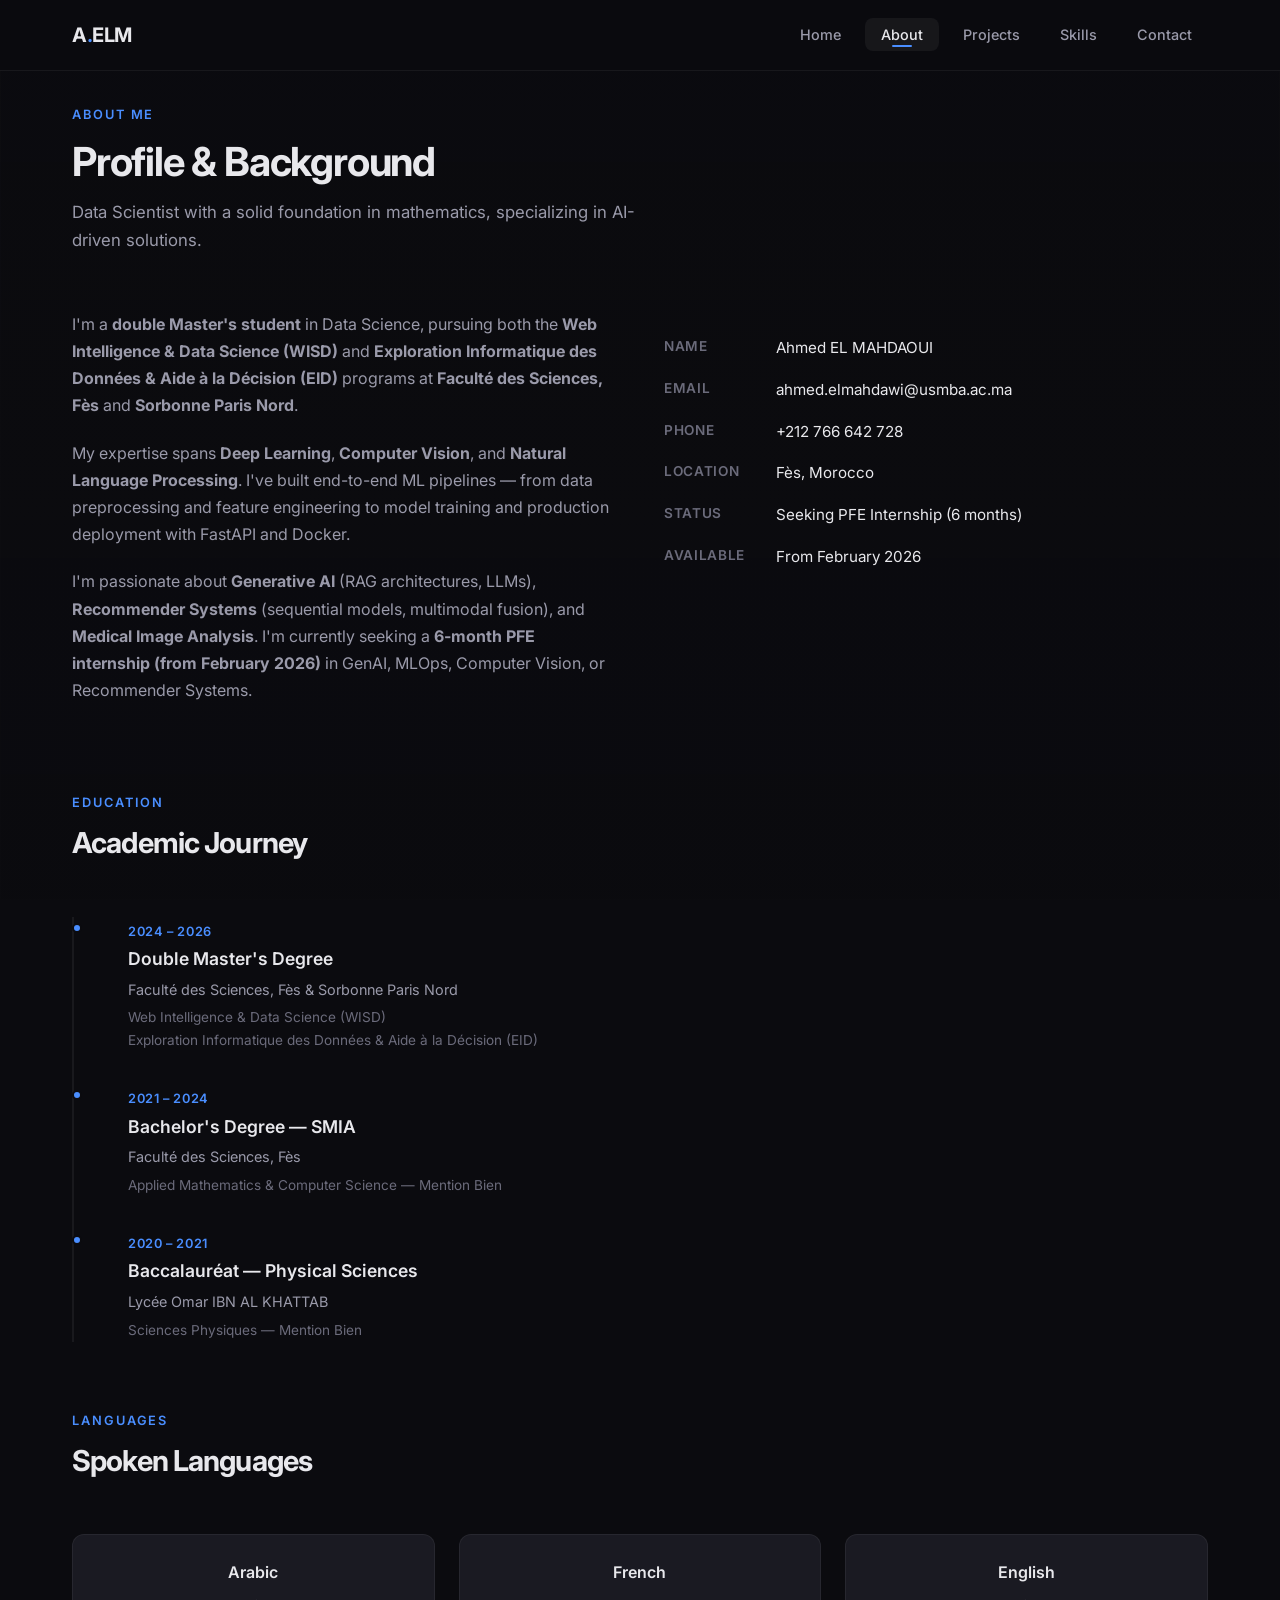
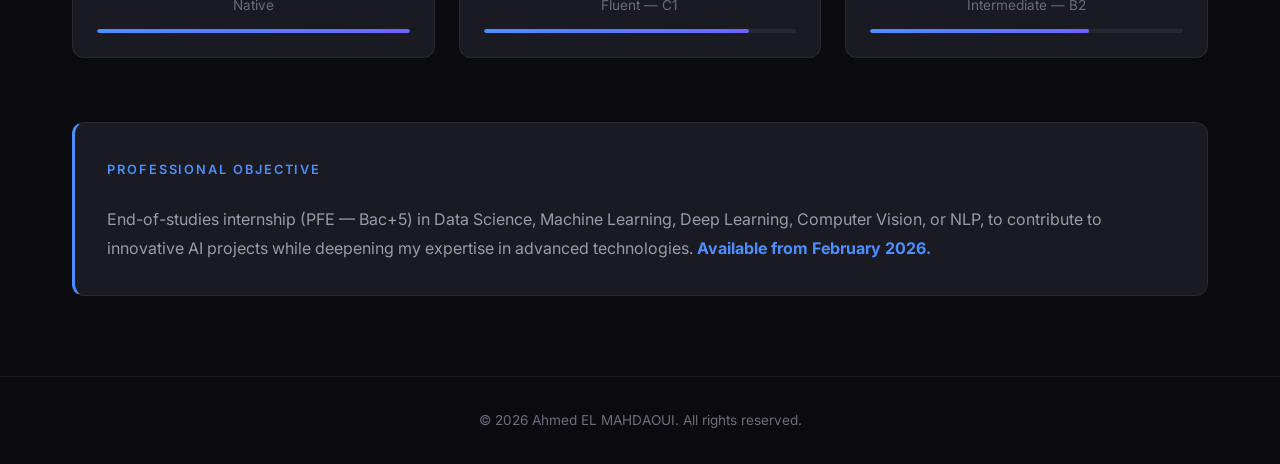
==== about.html @ d39cfeea "update portfolio" ====
<!DOCTYPE html>
<html lang="en">
<head>
  <meta charset="UTF-8">
  <meta name="viewport" content="width=device-width, initial-scale=1.0">
  <title>About | Ahmed EL MAHDAOUI</title>
  <meta name="description" content="About Ahmed EL MAHDAOUI - Education, background, and professional profile.">
  <link href="https://fonts.googleapis.com/css2?family=Inter:wght@300;400;500;600;700;800&display=swap" rel="stylesheet">
  <link rel="stylesheet" href="css/style.css">
</head>
<body>

  <!-- Background -->
  <div class="bg-wrapper">
    <img src="bg.png" alt="">
  </div>
  <div class="bg-overlay"></div>

  <!-- Navigation -->
  <nav class="navbar">
    <div class="nav-container">
      <a href="index.html" class="nav-logo">A<span>.</span>ELM</a>
      <ul class="nav-links">
        <li><a href="index.html">Home</a></li>
        <li><a href="about.html">About</a></li>
        <li><a href="projects.html">Projects</a></li>
        <li><a href="skills.html">Skills</a></li>
        <li><a href="contact.html">Contact</a></li>
      </ul>
      <div class="menu-toggle">
        <span></span>
        <span></span>
        <span></span>
      </div>
    </div>
  </nav>

  <!-- About Content -->
  <main class="page-content">
    <div class="container">

      <!-- Header -->
      <div class="section-header reveal">
        <span class="section-label">About Me</span>
        <h1 class="section-title">Profile &amp; Background</h1>
        <p class="section-subtitle">Data Scientist with a solid foundation in mathematics, specializing in AI-driven solutions.</p>
      </div>

      <!-- Profile Section -->
      <div class="about-grid reveal">
        <div class="about-text">
          <p>
            I'm a <strong>double Master's student</strong> in Data Science, pursuing both the 
            <strong>Web Intelligence &amp; Data Science (WISD)</strong> and 
            <strong>Exploration Informatique des Données &amp; Aide à la Décision (EID)</strong> programs 
            at <strong>Faculté des Sciences, Fès</strong> and <strong>Sorbonne Paris Nord</strong>.
          </p>
          <p>
            My expertise spans <strong>Deep Learning</strong>, <strong>Computer Vision</strong>, and 
            <strong>Natural Language Processing</strong>. I've built end-to-end ML pipelines — from data 
            preprocessing and feature engineering to model training and production deployment with FastAPI and Docker.
          </p>
          <p>
            I'm passionate about <strong>Generative AI</strong> (RAG architectures, LLMs), 
            <strong>Recommender Systems</strong> (sequential models, multimodal fusion), and 
            <strong>Medical Image Analysis</strong>. I'm currently seeking a 
            <strong>6-month PFE internship (from February 2026)</strong> in GenAI, MLOps, Computer Vision, 
            or Recommender Systems.
          </p>
        </div>

        <div>
          <div class="about-info-list">
            <div class="about-info-item">
              <span class="label">Name</span>
              <span class="value">Ahmed EL MAHDAOUI</span>
            </div>
            <div class="about-info-item">
              <span class="label">Email</span>
              <span class="value">ahmed.elmahdawi@usmba.ac.ma</span>
            </div>
            <div class="about-info-item">
              <span class="label">Phone</span>
              <span class="value">+212 766 642 728</span>
            </div>
            <div class="about-info-item">
              <span class="label">Location</span>
              <span class="value">Fès, Morocco</span>
            </div>
            <div class="about-info-item">
              <span class="label">Status</span>
              <span class="value">Seeking PFE Internship (6 months)</span>
            </div>
            <div class="about-info-item">
              <span class="label">Available</span>
              <span class="value">From February 2026</span>
            </div>
          </div>
        </div>
      </div>

      <!-- Education -->
      <div class="reveal" style="margin-top: 4rem;">
        <div class="section-header">
          <span class="section-label">Education</span>
          <h2 class="section-title" style="font-size: 1.8rem;">Academic Journey</h2>
        </div>

        <div class="timeline">
          <div class="timeline-item">
            <span class="timeline-date">2024 – 2026</span>
            <h3 class="timeline-title">Double Master's Degree</h3>
            <p class="timeline-subtitle">Faculté des Sciences, Fès &amp; Sorbonne Paris Nord</p>
            <p class="timeline-detail">
              Web Intelligence &amp; Data Science (WISD)<br>
              Exploration Informatique des Données &amp; Aide à la Décision (EID)
            </p>
          </div>

          <div class="timeline-item">
            <span class="timeline-date">2021 – 2024</span>
            <h3 class="timeline-title">Bachelor's Degree — SMIA</h3>
            <p class="timeline-subtitle">Faculté des Sciences, Fès</p>
            <p class="timeline-detail">Applied Mathematics &amp; Computer Science — Mention Bien</p>
          </div>

          <div class="timeline-item">
            <span class="timeline-date">2020 – 2021</span>
            <h3 class="timeline-title">Baccalauréat — Physical Sciences</h3>
            <p class="timeline-subtitle">Lycée Omar IBN AL KHATTAB</p>
            <p class="timeline-detail">Sciences Physiques — Mention Bien</p>
          </div>
        </div>
      </div>

      <!-- Languages -->
      <div class="reveal" style="margin-top: 4rem;">
        <div class="section-header">
          <span class="section-label">Languages</span>
          <h2 class="section-title" style="font-size: 1.8rem;">Spoken Languages</h2>
        </div>

        <div class="languages-grid">
          <div class="lang-card card">
            <div class="lang-name">Arabic</div>
            <div class="lang-level">Native</div>
            <div class="lang-bar"><div class="lang-bar-fill" data-width="100%"></div></div>
          </div>
          <div class="lang-card card">
            <div class="lang-name">French</div>
            <div class="lang-level">Fluent — C1</div>
            <div class="lang-bar"><div class="lang-bar-fill" data-width="85%"></div></div>
          </div>
          <div class="lang-card card">
            <div class="lang-name">English</div>
            <div class="lang-level">Intermediate — B2</div>
            <div class="lang-bar"><div class="lang-bar-fill" data-width="70%"></div></div>
          </div>
        </div>
      </div>

      <!-- Professional Objective -->
      <div class="reveal" style="margin-top: 4rem;">
        <div class="card" style="border-left: 3px solid var(--accent);">
          <span class="section-label">Professional Objective</span>
          <p style="color: var(--text-secondary); margin-top: 0.75rem; font-size: 1rem; line-height: 1.8;">
            End-of-studies internship (PFE — Bac+5) in Data Science, Machine Learning, Deep Learning, 
            Computer Vision, or NLP, to contribute to innovative AI projects while deepening my expertise 
            in advanced technologies. <strong style="color: var(--accent);">Available from February 2026.</strong>
          </p>
        </div>
      </div>

    </div>
  </main>

  <!-- Footer -->
  <footer class="footer">
    <div class="container">
      <p>&copy; 2026 Ahmed EL MAHDAOUI. All rights reserved.</p>
    </div>
  </footer>

  <script src="js/main.js"></script>
</body>
</html>
---- css/style.css ----
/* ===================================
   Ahmed EL MAHDAOUI - Portfolio
   Professional Data Scientist Theme
   =================================== */

/* --- Reset & Variables --- */
*,
*::before,
*::after {
  margin: 0;
  padding: 0;
  box-sizing: border-box;
}

:root {
  --bg-primary: #0b0b0f;
  --bg-secondary: #131318;
  --bg-card: #1a1a22;
  --bg-card-hover: #22222c;
  --border-color: rgba(255, 255, 255, 0.06);
  --border-hover: rgba(255, 255, 255, 0.12);
  --text-primary: #e8e8ec;
  --text-secondary: #9a9aaa;
  --text-muted: #6b6b7b;
  --accent: #4a8eff;
  --accent-dim: rgba(74, 142, 255, 0.12);
  --accent-glow: rgba(74, 142, 255, 0.25);
  --gradient-accent: linear-gradient(135deg, #4a8eff, #6c63ff);
  --shadow-sm: 0 2px 8px rgba(0, 0, 0, 0.3);
  --shadow-md: 0 4px 20px rgba(0, 0, 0, 0.4);
  --shadow-lg: 0 8px 40px rgba(0, 0, 0, 0.5);
  --radius-sm: 8px;
  --radius-md: 12px;
  --radius-lg: 20px;
  --transition: 0.3s ease;
  --font: 'Inter', 'Segoe UI', system-ui, -apple-system, sans-serif;
}

html {
  scroll-behavior: smooth;
  scroll-padding-top: 80px;
}

body {
  font-family: var(--font);
  background: var(--bg-primary);
  color: var(--text-primary);
  line-height: 1.7;
  overflow-x: hidden;
  min-height: 100vh;
}

a {
  color: var(--accent);
  text-decoration: none;
  transition: color var(--transition);
}

a:hover {
  color: #6ca4ff;
}

img {
  max-width: 100%;
  display: block;
}

ul {
  list-style: none;
}

/* --- Background --- */
.bg-wrapper {
  position: fixed;
  top: 0;
  left: 0;
  width: 100%;
  height: 100%;
  z-index: -2;
  background: var(--bg-primary);
}

.bg-wrapper img {
  width: 100%;
  height: 100%;
  object-fit: cover;
  opacity: 0.06;
}

.bg-overlay {
  position: fixed;
  top: 0;
  left: 0;
  width: 100%;
  height: 100%;
  z-index: -1;
  background: linear-gradient(180deg, rgba(11, 11, 15, 0.85) 0%, rgba(11, 11, 15, 0.95) 100%);
}

/* --- Navigation --- */
.navbar {
  position: fixed;
  top: 0;
  width: 100%;
  z-index: 1000;
  background: rgba(11, 11, 15, 0.85);
  backdrop-filter: blur(20px);
  -webkit-backdrop-filter: blur(20px);
  border-bottom: 1px solid var(--border-color);
  transition: background var(--transition), box-shadow var(--transition);
}

.navbar.scrolled {
  background: rgba(11, 11, 15, 0.95);
  box-shadow: var(--shadow-sm);
}

.nav-container {
  max-width: 1200px;
  margin: 0 auto;
  padding: 0 2rem;
  display: flex;
  align-items: center;
  justify-content: space-between;
  height: 70px;
}

.nav-logo {
  font-size: 1.25rem;
  font-weight: 700;
  color: var(--text-primary);
  letter-spacing: -0.02em;
}

.nav-logo span {
  color: var(--accent);
}

.nav-links {
  display: flex;
  align-items: center;
  gap: 0.5rem;
}

.nav-links a {
  color: var(--text-secondary);
  font-size: 0.9rem;
  font-weight: 500;
  padding: 0.5rem 1rem;
  border-radius: var(--radius-sm);
  transition: all var(--transition);
  position: relative;
}

.nav-links a:hover,
.nav-links a.active {
  color: var(--text-primary);
  background: rgba(255, 255, 255, 0.05);
}

.nav-links a.active::after {
  content: '';
  position: absolute;
  bottom: 4px;
  left: 50%;
  transform: translateX(-50%);
  width: 20px;
  height: 2px;
  background: var(--accent);
  border-radius: 2px;
}

/* Mobile Menu */
.menu-toggle {
  display: none;
  flex-direction: column;
  gap: 5px;
  cursor: pointer;
  padding: 5px;
  z-index: 1001;
}

.menu-toggle span {
  display: block;
  width: 24px;
  height: 2px;
  background: var(--text-primary);
  border-radius: 2px;
  transition: all var(--transition);
}

.menu-toggle.active span:nth-child(1) {
  transform: rotate(45deg) translate(5px, 5px);
}

.menu-toggle.active span:nth-child(2) {
  opacity: 0;
}

.menu-toggle.active span:nth-child(3) {
  transform: rotate(-45deg) translate(5px, -5px);
}

/* --- Layout --- */
.container {
  max-width: 1200px;
  margin: 0 auto;
  padding: 0 2rem;
}

.page-content {
  padding-top: 100px;
  padding-bottom: 80px;
  min-height: 100vh;
}

/* --- Section Headers --- */
.section-header {
  margin-bottom: 3.5rem;
}

.section-label {
  display: inline-block;
  font-size: 0.8rem;
  font-weight: 600;
  text-transform: uppercase;
  letter-spacing: 0.15em;
  color: var(--accent);
  margin-bottom: 0.75rem;
}

.section-title {
  font-size: 2.5rem;
  font-weight: 700;
  letter-spacing: -0.03em;
  color: var(--text-primary);
  line-height: 1.2;
}

.section-subtitle {
  font-size: 1.05rem;
  color: var(--text-secondary);
  margin-top: 0.75rem;
  max-width: 600px;
}

/* --- Hero Section --- */
.hero {
  min-height: 100vh;
  display: flex;
  align-items: center;
  position: relative;
}

.hero-grid {
  display: grid;
  grid-template-columns: 1fr 0.85fr;
  gap: 4rem;
  align-items: center;
}

.hero-text {
  max-width: 600px;
}

.hero-greeting {
  font-size: 1rem;
  color: var(--accent);
  font-weight: 500;
  margin-bottom: 0.75rem;
  opacity: 0;
  animation: fadeUp 0.6s ease forwards;
}

.hero-name {
  font-size: clamp(2.5rem, 5vw, 3.8rem);
  font-weight: 800;
  letter-spacing: -0.04em;
  line-height: 1.1;
  color: var(--text-primary);
  margin-bottom: 0.75rem;
  opacity: 0;
  animation: fadeUp 0.6s ease 0.1s forwards;
}

.hero-title {
  font-size: clamp(1.1rem, 2vw, 1.4rem);
  color: var(--text-secondary);
  font-weight: 400;
  margin-bottom: 1.5rem;
  opacity: 0;
  animation: fadeUp 0.6s ease 0.2s forwards;
}

.hero-desc {
  font-size: 1rem;
  color: var(--text-muted);
  line-height: 1.8;
  margin-bottom: 2.5rem;
  opacity: 0;
  animation: fadeUp 0.6s ease 0.3s forwards;
}

.hero-buttons {
  display: flex;
  gap: 1rem;
  flex-wrap: wrap;
  opacity: 0;
  animation: fadeUp 0.6s ease 0.4s forwards;
}

.hero-profile {
  display: flex;
  justify-content: center;
  opacity: 0;
  animation: fadeUp 0.8s ease 0.3s forwards;
}

.profile-img-wrapper {
  position: relative;
  width: 340px;
  height: 340px;
}

.profile-img-wrapper::before {
  content: '';
  position: absolute;
  inset: -4px;
  border-radius: 50%;
  background: var(--gradient-accent);
  opacity: 0.4;
  animation: pulseGlow 4s ease-in-out infinite;
}

.profile-img-wrapper img {
  width: 100%;
  height: 100%;
  object-fit: cover;
  border-radius: 50%;
  border: 3px solid var(--bg-secondary);
  position: relative;
  z-index: 1;
}

@keyframes pulseGlow {
  0%, 100% { opacity: 0.3; transform: scale(1); }
  50% { opacity: 0.5; transform: scale(1.02); }
}

/* --- Buttons --- */
.btn {
  display: inline-flex;
  align-items: center;
  gap: 0.5rem;
  padding: 0.85rem 2rem;
  font-size: 0.9rem;
  font-weight: 600;
  border: none;
  border-radius: var(--radius-sm);
  cursor: pointer;
  transition: all var(--transition);
  font-family: var(--font);
  text-decoration: none;
}

.btn-primary {
  background: var(--gradient-accent);
  color: #fff;
  box-shadow: 0 4px 15px var(--accent-glow);
}

.btn-primary:hover {
  transform: translateY(-2px);
  box-shadow: 0 6px 25px var(--accent-glow);
  color: #fff;
}

.btn-outline {
  background: transparent;
  color: var(--text-primary);
  border: 1px solid var(--border-hover);
}

.btn-outline:hover {
  background: rgba(255, 255, 255, 0.05);
  border-color: var(--accent);
  color: var(--text-primary);
  transform: translateY(-2px);
}

.btn-sm {
  padding: 0.6rem 1.25rem;
  font-size: 0.85rem;
}

/* --- Cards --- */
.card {
  background: var(--bg-card);
  border: 1px solid var(--border-color);
  border-radius: var(--radius-md);
  padding: 2rem;
  transition: all var(--transition);
}

.card:hover {
  border-color: var(--border-hover);
  background: var(--bg-card-hover);
  transform: translateY(-3px);
  box-shadow: var(--shadow-md);
}

/* --- Stats Row --- */
.stats-row {
  display: grid;
  grid-template-columns: repeat(auto-fit, minmax(160px, 1fr));
  gap: 1.5rem;
  margin-top: 3rem;
}

.stat-item {
  text-align: center;
  padding: 1.5rem 1rem;
  background: var(--bg-card);
  border: 1px solid var(--border-color);
  border-radius: var(--radius-md);
}

.stat-number {
  font-size: 2rem;
  font-weight: 700;
  color: var(--accent);
  line-height: 1;
}

.stat-label {
  font-size: 0.85rem;
  color: var(--text-muted);
  margin-top: 0.5rem;
}

/* --- About Page --- */
.about-grid {
  display: grid;
  grid-template-columns: 1fr 1fr;
  gap: 3rem;
  margin-bottom: 4rem;
}

.about-text p {
  color: var(--text-secondary);
  margin-bottom: 1.25rem;
  font-size: 1rem;
}

.about-info-list {
  display: grid;
  gap: 1rem;
  margin-top: 1.5rem;
}

.about-info-item {
  display: flex;
  gap: 0.75rem;
  align-items: flex-start;
}

.about-info-item .label {
  font-size: 0.85rem;
  color: var(--text-muted);
  min-width: 100px;
  text-transform: uppercase;
  letter-spacing: 0.05em;
  font-weight: 600;
}

.about-info-item .value {
  font-size: 0.95rem;
  color: var(--text-primary);
}

/* Timeline */
.timeline {
  position: relative;
  padding-left: 2rem;
  margin-top: 2rem;
}

.timeline::before {
  content: '';
  position: absolute;
  left: 0;
  top: 0;
  bottom: 0;
  width: 2px;
  background: var(--border-color);
}

.timeline-item {
  position: relative;
  padding-bottom: 2rem;
  padding-left: 1.5rem;
}

.timeline-item:last-child {
  padding-bottom: 0;
}

.timeline-item::before {
  content: '';
  position: absolute;
  left: -2rem;
  top: 6px;
  width: 10px;
  height: 10px;
  border-radius: 50%;
  background: var(--accent);
  border: 2px solid var(--bg-primary);
  z-index: 1;
}

.timeline-date {
  font-size: 0.8rem;
  color: var(--accent);
  font-weight: 600;
  text-transform: uppercase;
  letter-spacing: 0.05em;
  margin-bottom: 0.25rem;
}

.timeline-title {
  font-size: 1.1rem;
  font-weight: 600;
  color: var(--text-primary);
  margin-bottom: 0.25rem;
}

.timeline-subtitle {
  font-size: 0.9rem;
  color: var(--text-secondary);
}

.timeline-detail {
  font-size: 0.85rem;
  color: var(--text-muted);
  margin-top: 0.25rem;
}

/* Languages */
.languages-grid {
  display: grid;
  grid-template-columns: repeat(3, 1fr);
  gap: 1.5rem;
  margin-top: 2rem;
}

.lang-card {
  text-align: center;
  padding: 1.5rem;
}

.lang-name {
  font-size: 1rem;
  font-weight: 600;
  color: var(--text-primary);
  margin-bottom: 0.5rem;
}

.lang-level {
  font-size: 0.85rem;
  color: var(--text-muted);
  margin-bottom: 0.75rem;
}

.lang-bar {
  width: 100%;
  height: 4px;
  background: var(--border-color);
  border-radius: 4px;
  overflow: hidden;
}

.lang-bar-fill {
  height: 100%;
  background: var(--gradient-accent);
  border-radius: 4px;
  transition: width 1s ease;
}

/* --- Projects Page --- */
.projects-grid {
  display: grid;
  grid-template-columns: repeat(auto-fill, minmax(360px, 1fr));
  gap: 2rem;
}

.project-card {
  display: flex;
  flex-direction: column;
}

.project-card .project-header {
  display: flex;
  align-items: flex-start;
  justify-content: space-between;
  margin-bottom: 1rem;
}

.project-icon {
  width: 42px;
  height: 42px;
  border-radius: var(--radius-sm);
  background: var(--accent-dim);
  display: flex;
  align-items: center;
  justify-content: center;
  color: var(--accent);
  font-size: 1.2rem;
  flex-shrink: 0;
}

.project-links {
  display: flex;
  gap: 0.5rem;
}

.project-links a {
  color: var(--text-muted);
  font-size: 0.85rem;
  padding: 0.3rem;
  transition: color var(--transition);
}

.project-links a:hover {
  color: var(--accent);
}

.project-card h3 {
  font-size: 1.15rem;
  font-weight: 600;
  color: var(--text-primary);
  margin-bottom: 0.75rem;
  line-height: 1.3;
}

.project-card p {
  font-size: 0.9rem;
  color: var(--text-secondary);
  margin-bottom: 1rem;
  flex-grow: 1;
}

.project-card ul {
  margin-bottom: 1.25rem;
  padding-left: 0;
}

.project-card ul li {
  font-size: 0.85rem;
  color: var(--text-muted);
  padding: 0.2rem 0;
  padding-left: 1rem;
  position: relative;
}

.project-card ul li::before {
  content: '▸';
  position: absolute;
  left: 0;
  color: var(--accent);
}

.project-tags {
  display: flex;
  flex-wrap: wrap;
  gap: 0.5rem;
  margin-top: auto;
}

.tag {
  font-size: 0.75rem;
  font-weight: 500;
  padding: 0.3rem 0.75rem;
  background: var(--accent-dim);
  color: var(--accent);
  border-radius: 20px;
  letter-spacing: 0.02em;
}

/* --- Skills Page --- */
.skills-section {
  margin-bottom: 3rem;
}

.skills-section h3 {
  font-size: 1.2rem;
  font-weight: 600;
  color: var(--text-primary);
  margin-bottom: 1.5rem;
  padding-bottom: 0.75rem;
  border-bottom: 1px solid var(--border-color);
}

.skills-grid {
  display: grid;
  grid-template-columns: repeat(auto-fill, minmax(280px, 1fr));
  gap: 1.25rem;
}

.skill-card {
  display: flex;
  align-items: flex-start;
  gap: 1rem;
  padding: 1.25rem;
}

.skill-card .skill-icon {
  width: 36px;
  height: 36px;
  border-radius: var(--radius-sm);
  background: var(--accent-dim);
  display: flex;
  align-items: center;
  justify-content: center;
  flex-shrink: 0;
  color: var(--accent);
  font-size: 1rem;
}

.skill-card h4 {
  font-size: 0.95rem;
  font-weight: 600;
  color: var(--text-primary);
  margin-bottom: 0.35rem;
}

.skill-card p {
  font-size: 0.85rem;
  color: var(--text-muted);
  line-height: 1.5;
}

/* Skill bars */
.skill-bar-group {
  margin-bottom: 1.5rem;
}

.skill-bar-label {
  display: flex;
  justify-content: space-between;
  font-size: 0.9rem;
  margin-bottom: 0.5rem;
}

.skill-bar-label span:first-child {
  color: var(--text-primary);
  font-weight: 500;
}

.skill-bar-label span:last-child {
  color: var(--text-muted);
}

.skill-bar {
  width: 100%;
  height: 6px;
  background: var(--border-color);
  border-radius: 6px;
  overflow: hidden;
}

.skill-bar-fill {
  height: 100%;
  background: var(--gradient-accent);
  border-radius: 6px;
  width: 0;
  transition: width 1.2s ease;
}

/* Soft skills */
.soft-skills-grid {
  display: flex;
  flex-wrap: wrap;
  gap: 0.75rem;
}

.soft-skill-tag {
  padding: 0.6rem 1.25rem;
  background: var(--bg-card);
  border: 1px solid var(--border-color);
  border-radius: var(--radius-sm);
  font-size: 0.85rem;
  color: var(--text-secondary);
  transition: all var(--transition);
}

.soft-skill-tag:hover {
  border-color: var(--accent);
  color: var(--accent);
  background: var(--accent-dim);
}

/* --- Contact Page --- */
.contact-grid {
  display: grid;
  grid-template-columns: 1fr 1.2fr;
  gap: 3rem;
}

.contact-info-list {
  display: grid;
  gap: 1.5rem;
  margin-top: 1.5rem;
}

.contact-info-item {
  display: flex;
  gap: 1rem;
  align-items: center;
}

.contact-icon {
  width: 44px;
  height: 44px;
  border-radius: var(--radius-sm);
  background: var(--accent-dim);
  display: flex;
  align-items: center;
  justify-content: center;
  color: var(--accent);
  font-size: 1.1rem;
  flex-shrink: 0;
}

.contact-info-item .contact-label {
  font-size: 0.8rem;
  color: var(--text-muted);
  text-transform: uppercase;
  letter-spacing: 0.05em;
}

.contact-info-item .contact-value {
  font-size: 0.95rem;
  color: var(--text-primary);
  margin-top: 0.15rem;
}

.contact-form {
  background: var(--bg-card);
  border: 1px solid var(--border-color);
  border-radius: var(--radius-md);
  padding: 2.5rem;
}

.form-group {
  margin-bottom: 1.5rem;
}

.form-group label {
  display: block;
  font-size: 0.85rem;
  font-weight: 500;
  color: var(--text-secondary);
  margin-bottom: 0.5rem;
}

.form-group input,
.form-group textarea {
  width: 100%;
  padding: 0.85rem 1rem;
  background: var(--bg-secondary);
  border: 1px solid var(--border-color);
  border-radius: var(--radius-sm);
  color: var(--text-primary);
  font-family: var(--font);
  font-size: 0.95rem;
  transition: border-color var(--transition);
  outline: none;
}

.form-group input:focus,
.form-group textarea:focus {
  border-color: var(--accent);
}

.form-group textarea {
  resize: vertical;
  min-height: 140px;
}

/* Social Links */
.social-links {
  display: flex;
  gap: 1rem;
  margin-top: 2rem;
}

.social-link {
  width: 42px;
  height: 42px;
  border-radius: var(--radius-sm);
  background: var(--bg-card);
  border: 1px solid var(--border-color);
  display: flex;
  align-items: center;
  justify-content: center;
  color: var(--text-secondary);
  font-size: 1.1rem;
  transition: all var(--transition);
}

.social-link:hover {
  background: var(--accent-dim);
  border-color: var(--accent);
  color: var(--accent);
  transform: translateY(-2px);
}

/* --- Footer --- */
.footer {
  padding: 2rem 0;
  border-top: 1px solid var(--border-color);
  text-align: center;
  color: var(--text-muted);
  font-size: 0.85rem;
}

.footer a {
  color: var(--text-secondary);
}

.footer a:hover {
  color: var(--accent);
}

/* --- Animations --- */
@keyframes fadeUp {
  from {
    opacity: 0;
    transform: translateY(25px);
  }
  to {
    opacity: 1;
    transform: translateY(0);
  }
}

.reveal {
  opacity: 0;
  transform: translateY(25px);
  transition: opacity 0.6s ease, transform 0.6s ease;
}

.reveal.visible {
  opacity: 1;
  transform: translateY(0);
}

.reveal-delay-1 { transition-delay: 0.1s; }
.reveal-delay-2 { transition-delay: 0.2s; }
.reveal-delay-3 { transition-delay: 0.3s; }
.reveal-delay-4 { transition-delay: 0.4s; }

/* --- Responsive --- */
@media (max-width: 1024px) {
  .hero-grid {
    grid-template-columns: 1fr;
    text-align: center;
    gap: 3rem;
  }

  .hero-text {
    max-width: 100%;
  }

  .hero-buttons {
    justify-content: center;
  }

  .hero-profile {
    order: -1;
  }

  .profile-img-wrapper {
    width: 260px;
    height: 260px;
  }

  .about-grid {
    grid-template-columns: 1fr;
  }

  .contact-grid {
    grid-template-columns: 1fr;
  }
}

@media (max-width: 768px) {
  .nav-links {
    position: fixed;
    top: 70px;
    left: 0;
    right: 0;
    background: rgba(11, 11, 15, 0.98);
    backdrop-filter: blur(20px);
    flex-direction: column;
    padding: 1.5rem 2rem;
    gap: 0.25rem;
    transform: translateY(-120%);
    transition: transform 0.3s ease;
    border-bottom: 1px solid var(--border-color);
  }

  .nav-links.open {
    transform: translateY(0);
  }

  .nav-links a {
    padding: 0.75rem 1rem;
    width: 100%;
  }

  .menu-toggle {
    display: flex;
  }

  .section-title {
    font-size: 2rem;
  }

  .projects-grid {
    grid-template-columns: 1fr;
  }

  .skills-grid {
    grid-template-columns: 1fr;
  }

  .languages-grid {
    grid-template-columns: 1fr;
  }

  .stats-row {
    grid-template-columns: repeat(2, 1fr);
  }

  .hero-name {
    font-size: 2.2rem;
  }

  .profile-img-wrapper {
    width: 200px;
    height: 200px;
  }
}

@media (max-width: 480px) {
  .container {
    padding: 0 1.25rem;
  }

  .hero-buttons {
    flex-direction: column;
    width: 100%;
  }

  .hero-buttons .btn {
    width: 100%;
    justify-content: center;
  }
}
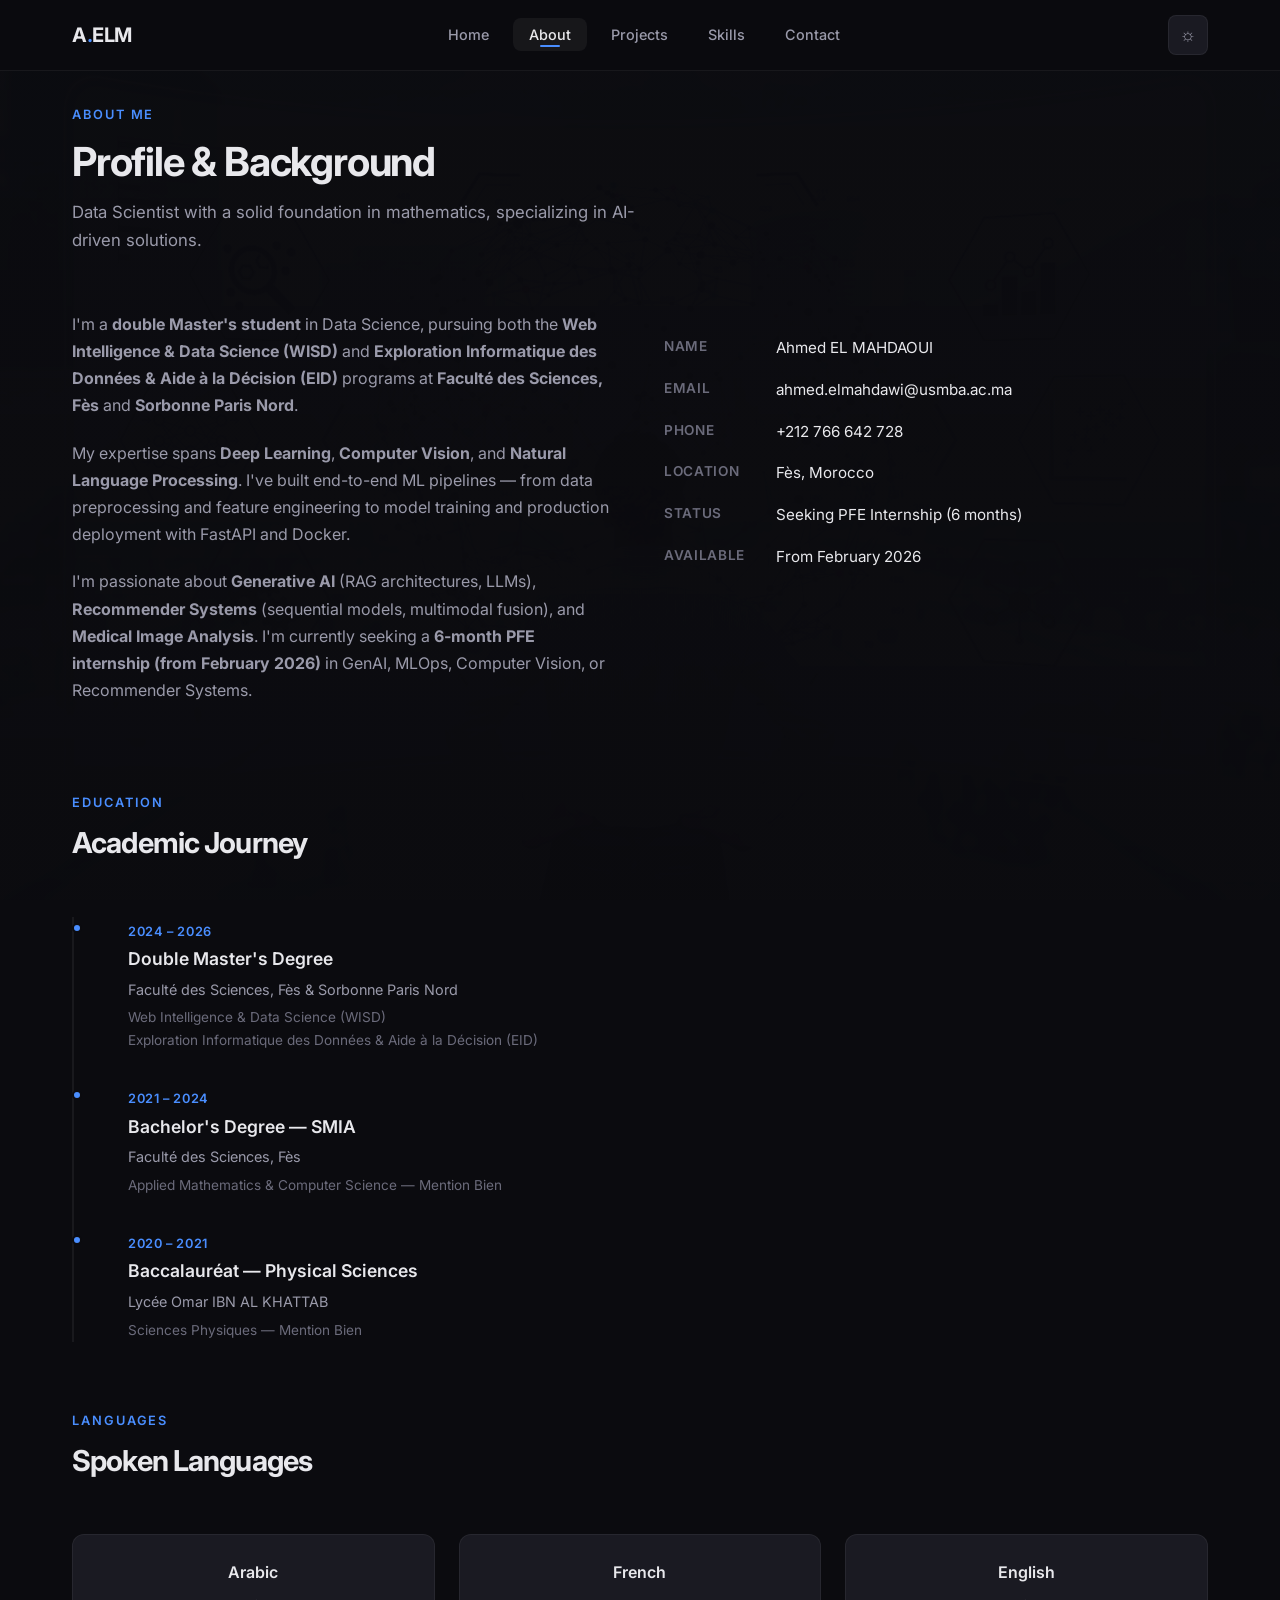
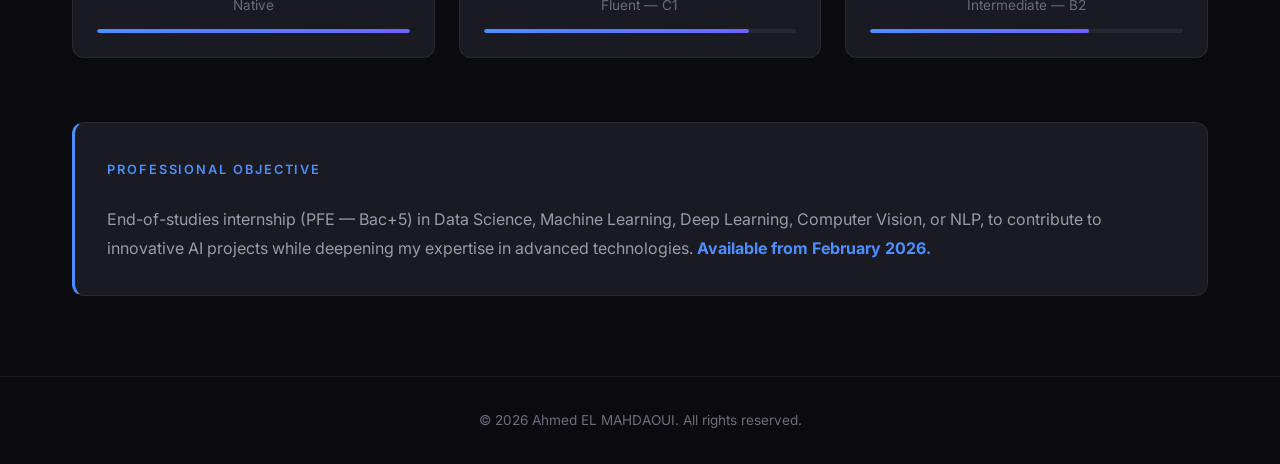
==== commit e0ee596b: "add dark/light theme toggle" ====
--- a/about.html
+++ b/about.html
@@ -27,6 +27,10 @@
         <li><a href="skills.html">Skills</a></li>
         <li><a href="contact.html">Contact</a></li>
       </ul>
+      <button class="theme-toggle" aria-label="Toggle theme">
+        <span class="icon-sun">&#9788;</span>
+        <span class="icon-moon">&#9790;</span>
+      </button>
       <div class="menu-toggle">
         <span></span>
         <span></span>
--- a/css/style.css
+++ b/css/style.css
@@ -34,6 +34,38 @@
   --radius-lg: 20px;
   --transition: 0.3s ease;
   --font: 'Inter', 'Segoe UI', system-ui, -apple-system, sans-serif;
+  --nav-bg: rgba(11, 11, 15, 0.85);
+  --nav-bg-scroll: rgba(11, 11, 15, 0.95);
+  --overlay-from: rgba(11, 11, 15, 0.85);
+  --overlay-to: rgba(11, 11, 15, 0.95);
+  --mobile-menu-bg: rgba(11, 11, 15, 0.98);
+  --hover-bg: rgba(255, 255, 255, 0.05);
+}
+
+/* --- Light Theme --- */
+[data-theme="light"] {
+  --bg-primary: #f5f5f7;
+  --bg-secondary: #eaeaee;
+  --bg-card: #ffffff;
+  --bg-card-hover: #f0f0f4;
+  --border-color: rgba(0, 0, 0, 0.08);
+  --border-hover: rgba(0, 0, 0, 0.15);
+  --text-primary: #1a1a2e;
+  --text-secondary: #4a4a5a;
+  --text-muted: #7a7a8a;
+  --accent: #3b7cdf;
+  --accent-dim: rgba(59, 124, 223, 0.1);
+  --accent-glow: rgba(59, 124, 223, 0.2);
+  --gradient-accent: linear-gradient(135deg, #3b7cdf, #5a54d6);
+  --shadow-sm: 0 2px 8px rgba(0, 0, 0, 0.06);
+  --shadow-md: 0 4px 20px rgba(0, 0, 0, 0.08);
+  --shadow-lg: 0 8px 40px rgba(0, 0, 0, 0.1);
+  --nav-bg: rgba(245, 245, 247, 0.85);
+  --nav-bg-scroll: rgba(245, 245, 247, 0.95);
+  --overlay-from: rgba(245, 245, 247, 0.88);
+  --overlay-to: rgba(245, 245, 247, 0.96);
+  --mobile-menu-bg: rgba(245, 245, 247, 0.98);
+  --hover-bg: rgba(0, 0, 0, 0.04);
 }
 
 html {
@@ -94,7 +126,12 @@
   width: 100%;
   height: 100%;
   z-index: -1;
-  background: linear-gradient(180deg, rgba(11, 11, 15, 0.85) 0%, rgba(11, 11, 15, 0.95) 100%);
+  background: linear-gradient(180deg, var(--overlay-from) 0%, var(--overlay-to) 100%);
+  transition: background 0.4s ease;
+}
+
+[data-theme="light"] .bg-wrapper img {
+  opacity: 0.04;
 }
 
 /* --- Navigation --- */
@@ -103,7 +140,7 @@
   top: 0;
   width: 100%;
   z-index: 1000;
-  background: rgba(11, 11, 15, 0.85);
+  background: var(--nav-bg);
   backdrop-filter: blur(20px);
   -webkit-backdrop-filter: blur(20px);
   border-bottom: 1px solid var(--border-color);
@@ -111,7 +148,7 @@
 }
 
 .navbar.scrolled {
-  background: rgba(11, 11, 15, 0.95);
+  background: var(--nav-bg-scroll);
   box-shadow: var(--shadow-sm);
 }
 
@@ -155,7 +192,53 @@
 .nav-links a:hover,
 .nav-links a.active {
   color: var(--text-primary);
-  background: rgba(255, 255, 255, 0.05);
+  background: var(--hover-bg);
+}
+
+/* Theme Toggle */
+.theme-toggle {
+  width: 40px;
+  height: 40px;
+  border: 1px solid var(--border-color);
+  border-radius: var(--radius-sm);
+  background: var(--bg-card);
+  color: var(--text-secondary);
+  cursor: pointer;
+  display: flex;
+  align-items: center;
+  justify-content: center;
+  font-size: 1.15rem;
+  transition: all var(--transition);
+  flex-shrink: 0;
+  margin-left: 0.75rem;
+  line-height: 1;
+}
+
+.theme-toggle:hover {
+  border-color: var(--accent);
+  color: var(--accent);
+  background: var(--accent-dim);
+}
+
+.theme-toggle .icon-sun,
+.theme-toggle .icon-moon {
+  display: none;
+}
+
+[data-theme="dark"] .theme-toggle .icon-sun {
+  display: block;
+}
+
+[data-theme="dark"] .theme-toggle .icon-moon {
+  display: none;
+}
+
+[data-theme="light"] .theme-toggle .icon-sun {
+  display: none;
+}
+
+[data-theme="light"] .theme-toggle .icon-moon {
+  display: block;
 }
 
 .nav-links a.active::after {
@@ -1000,7 +1083,7 @@
     top: 70px;
     left: 0;
     right: 0;
-    background: rgba(11, 11, 15, 0.98);
+    background: var(--mobile-menu-bg);
     backdrop-filter: blur(20px);
     flex-direction: column;
     padding: 1.5rem 2rem;
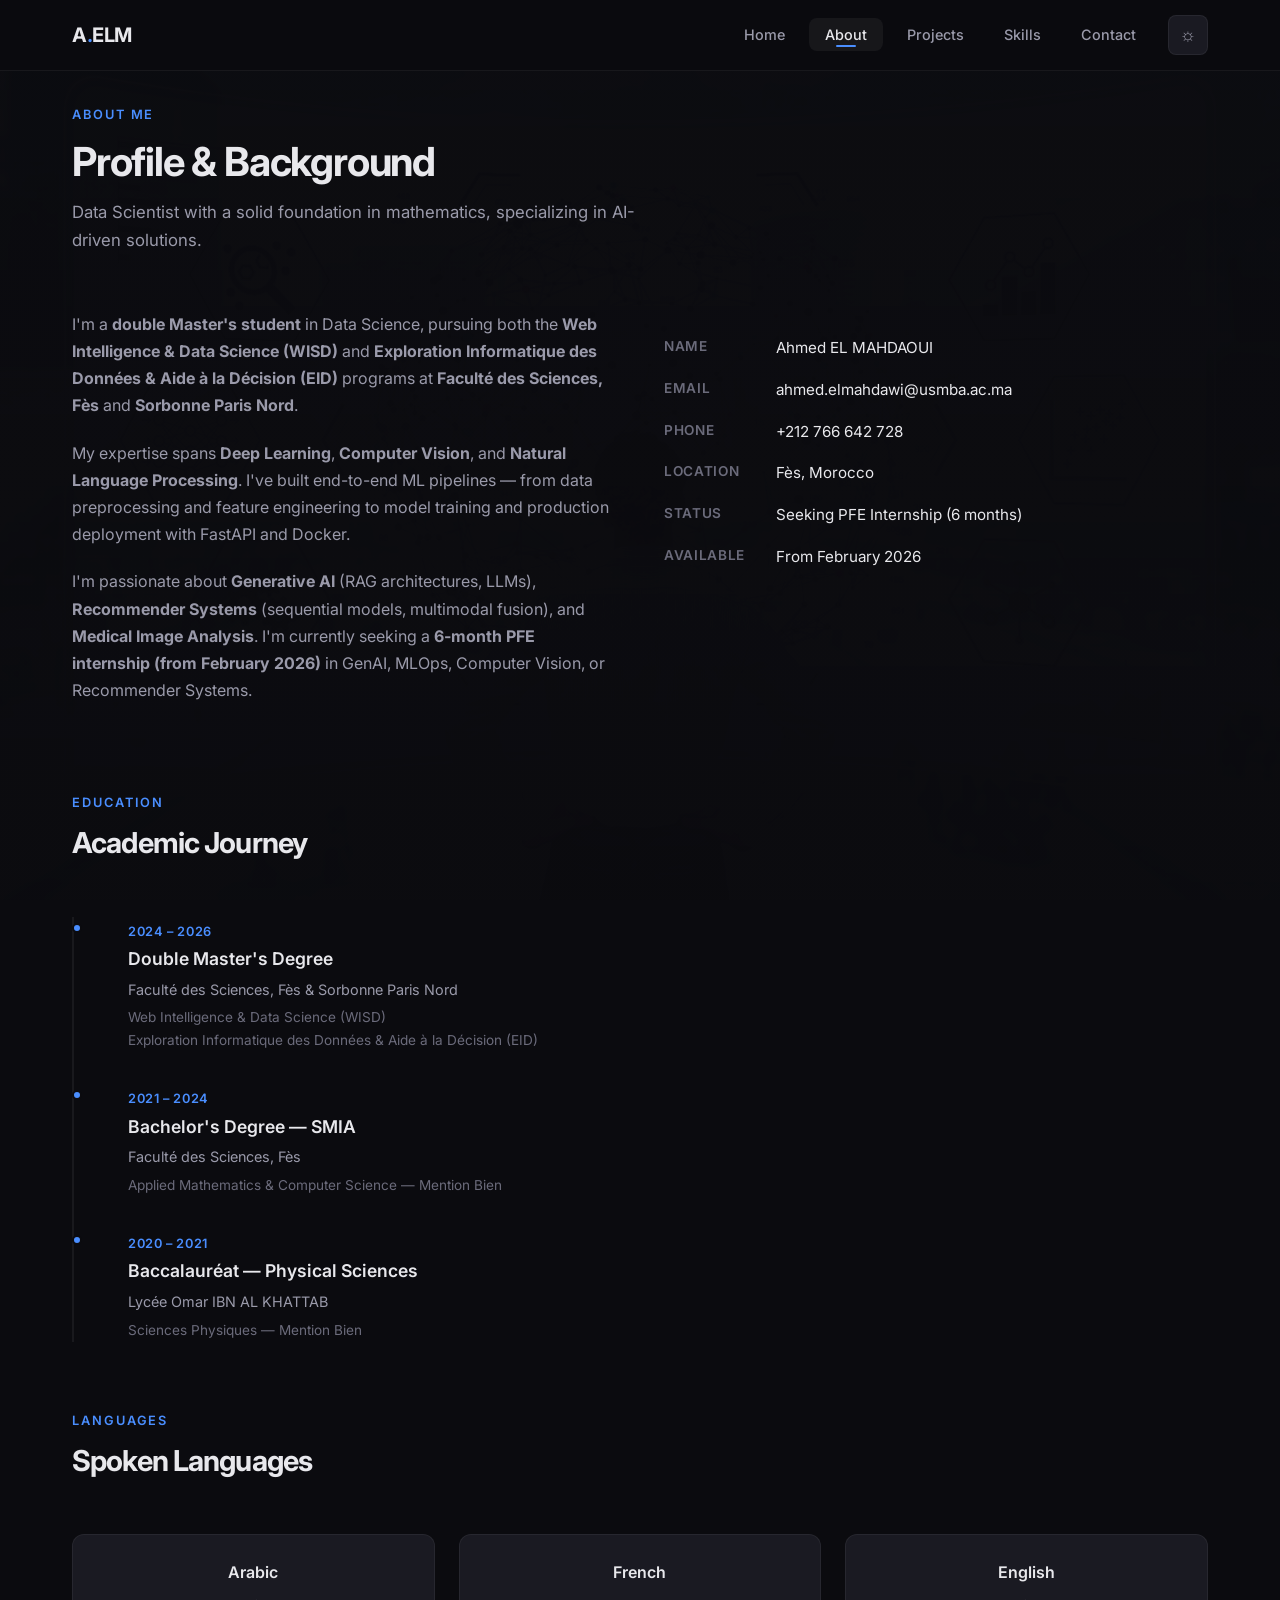
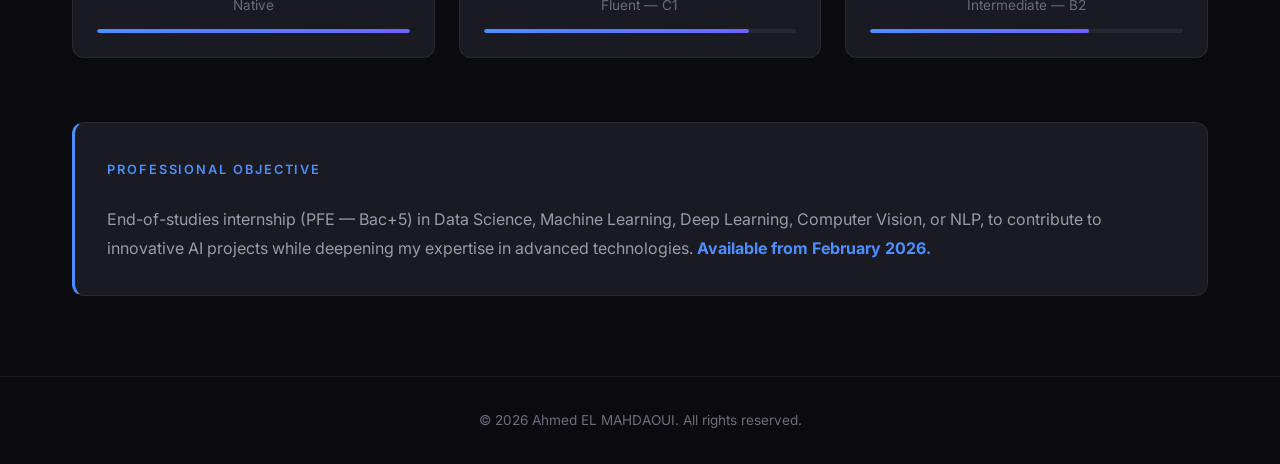
==== commit d4247896: "fix theme toggle button layout and functionality" ====
--- a/about.html
+++ b/about.html
@@ -1,5 +1,5 @@
 <!DOCTYPE html>
-<html lang="en">
+<html lang="en" data-theme="dark">
 <head>
   <meta charset="UTF-8">
   <meta name="viewport" content="width=device-width, initial-scale=1.0">
@@ -20,21 +20,23 @@
   <nav class="navbar">
     <div class="nav-container">
       <a href="index.html" class="nav-logo">A<span>.</span>ELM</a>
-      <ul class="nav-links">
-        <li><a href="index.html">Home</a></li>
-        <li><a href="about.html">About</a></li>
-        <li><a href="projects.html">Projects</a></li>
-        <li><a href="skills.html">Skills</a></li>
-        <li><a href="contact.html">Contact</a></li>
-      </ul>
-      <button class="theme-toggle" aria-label="Toggle theme">
-        <span class="icon-sun">&#9788;</span>
-        <span class="icon-moon">&#9790;</span>
-      </button>
-      <div class="menu-toggle">
-        <span></span>
-        <span></span>
-        <span></span>
+      <div class="nav-right">
+        <ul class="nav-links">
+          <li><a href="index.html">Home</a></li>
+          <li><a href="about.html">About</a></li>
+          <li><a href="projects.html">Projects</a></li>
+          <li><a href="skills.html">Skills</a></li>
+          <li><a href="contact.html">Contact</a></li>
+        </ul>
+        <button class="theme-toggle" aria-label="Toggle theme">
+          <span class="icon-sun">&#9788;</span>
+          <span class="icon-moon">&#9790;</span>
+        </button>
+        <div class="menu-toggle">
+          <span></span>
+          <span></span>
+          <span></span>
+        </div>
       </div>
     </div>
   </nav>
--- a/css/style.css
+++ b/css/style.css
@@ -173,6 +173,12 @@
   color: var(--accent);
 }
 
+.nav-right {
+  display: flex;
+  align-items: center;
+  gap: 1rem;
+}
+
 .nav-links {
   display: flex;
   align-items: center;
@@ -210,8 +216,8 @@
   font-size: 1.15rem;
   transition: all var(--transition);
   flex-shrink: 0;
-  margin-left: 0.75rem;
   line-height: 1;
+  padding: 0;
 }
 
 .theme-toggle:hover {
@@ -1078,6 +1084,10 @@
 }
 
 @media (max-width: 768px) {
+  .nav-right {
+    gap: 0.5rem;
+  }
+
   .nav-links {
     position: fixed;
     top: 70px;
@@ -1102,6 +1112,12 @@
     width: 100%;
   }
 
+  .theme-toggle {
+    width: 36px;
+    height: 36px;
+    font-size: 1rem;
+  }
+
   .menu-toggle {
     display: flex;
   }
